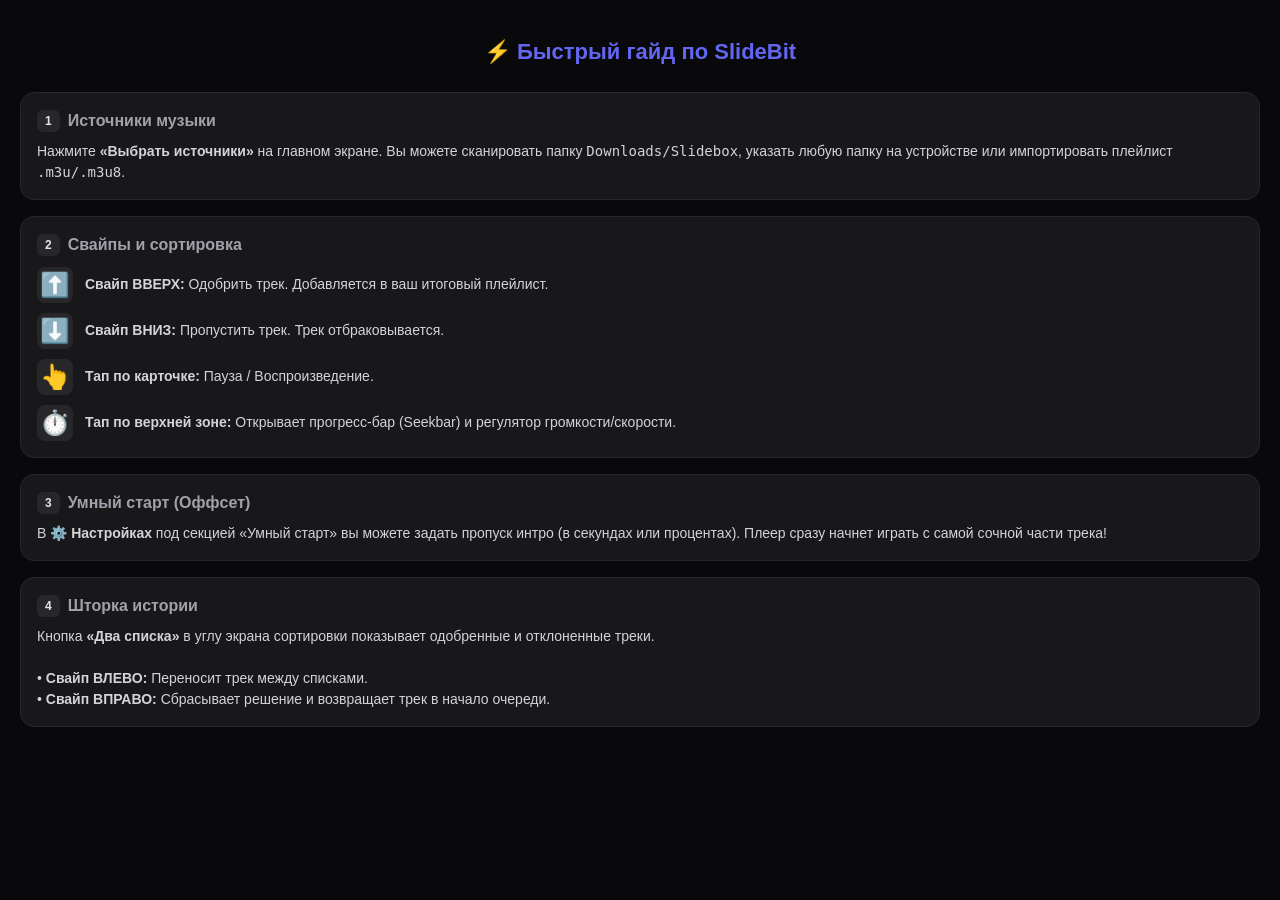
==== app/src/main/assets/tutorial/fast_tutorial.html @ 39e6ad6e "feat: Developing UX: guide, caching, etc" ====
<!DOCTYPE html>
<html lang="ru">
<head>
    <meta charset="UTF-8">
    <meta name="viewport" content="width=device-width, initial-scale=1.0">
    <title>SlideBit - Быстрая справка</title>
    <style>
        body {
            background-color: #09090B;
            color: #F4F4F5;
            font-family: -apple-system, BlinkMacSystemFont, "Segoe UI", Roboto, Helvetica, Arial, sans-serif;
            margin: 0;
            padding: 20px;
            line-height: 1.5;
        }
        h1 {
            color: #6366F1;
            font-size: 22px;
            text-align: center;
            margin-bottom: 24px;
        }
        .card {
            background: #18181B;
            border-radius: 14px;
            padding: 16px;
            margin-bottom: 16px;
            border: 1px solid #27272A;
        }
        .card h2 {
            font-size: 16px;
            margin-top: 0;
            margin-bottom: 8px;
            color: #A1A1AA;
            display: flex;
            align-items: center;
            gap: 8px;
        }
        .badge {
            background: #27272A;
            color: #E4E4E7;
            padding: 2px 8px;
            border-radius: 6px;
            font-size: 12px;
        }
        .gesture-box {
            display: flex;
            align-items: center;
            gap: 12px;
            margin-top: 10px;
        }
        .icon {
            font-size: 24px;
            width: 36px;
            height: 36px;
            display: flex;
            align-items: center;
            justify-content: center;
            background: #27272A;
            border-radius: 8px;
        }
        .desc {
            font-size: 14px;
            color: #D4D4D8;
        }
        .accent-green { color: #22C55E; }
        .accent-red { color: #EF4444; }
        .accent-blue { color: #3B82F6; }
    </style>
</head>
<body>
    <h1>⚡ Быстрый гайд по SlideBit</h1>

    <div class="card">
        <h2><span class="badge">1</span> Источники музыки</h2>
        <div class="desc">
            Нажмите <b>«Выбрать источники»</b> на главном экране. Вы можете сканировать папку <code>Downloads/Slidebox</code>, указать любую папку на устройстве или импортировать плейлист <code>.m3u/.m3u8</code>.
        </div>
    </div>

    <div class="card">
        <h2><span class="badge">2</span> Свайпы и сортировка</h2>
        <div class="gesture-box">
            <div class="icon accent-green">⬆️</div>
            <div class="desc"><b>Свайп ВВЕРХ:</b> Одобрить трек. Добавляется в ваш итоговый плейлист.</div>
        </div>
        <div class="gesture-box">
            <div class="icon accent-red">⬇️</div>
            <div class="desc"><b>Свайп ВНИЗ:</b> Пропустить трек. Трек отбраковывается.</div>
        </div>
        <div class="gesture-box">
            <div class="icon accent-blue">👆</div>
            <div class="desc"><b>Тап по карточке:</b> Пауза / Воспроизведение.</div>
        </div>
        <div class="gesture-box">
            <div class="icon">⏱️</div>
            <div class="desc"><b>Тап по верхней зоне:</b> Открывает прогресс-бар (Seekbar) и регулятор громкости/скорости.</div>
        </div>
    </div>

    <div class="card">
        <h2><span class="badge">3</span> Умный старт (Оффсет)</h2>
        <div class="desc">
            В ⚙️ <b>Настройках</b> под секцией «Умный старт» вы можете задать пропуск интро (в секундах или процентах). Плеер сразу начнет играть с самой сочной части трека!
        </div>
    </div>

    <div class="card">
        <h2><span class="badge">4</span> Шторка истории</h2>
        <div class="desc">
            Кнопка <b>«Два списка»</b> в углу экрана сортировки показывает одобренные и отклоненные треки.
            <br><br>
            • <b>Свайп ВЛЕВО:</b> Переносит трек между списками.<br>
            • <b>Свайп ВПРАВО:</b> Сбрасывает решение и возвращает трек в начало очереди.
        </div>
    </div>
</body>
</html>
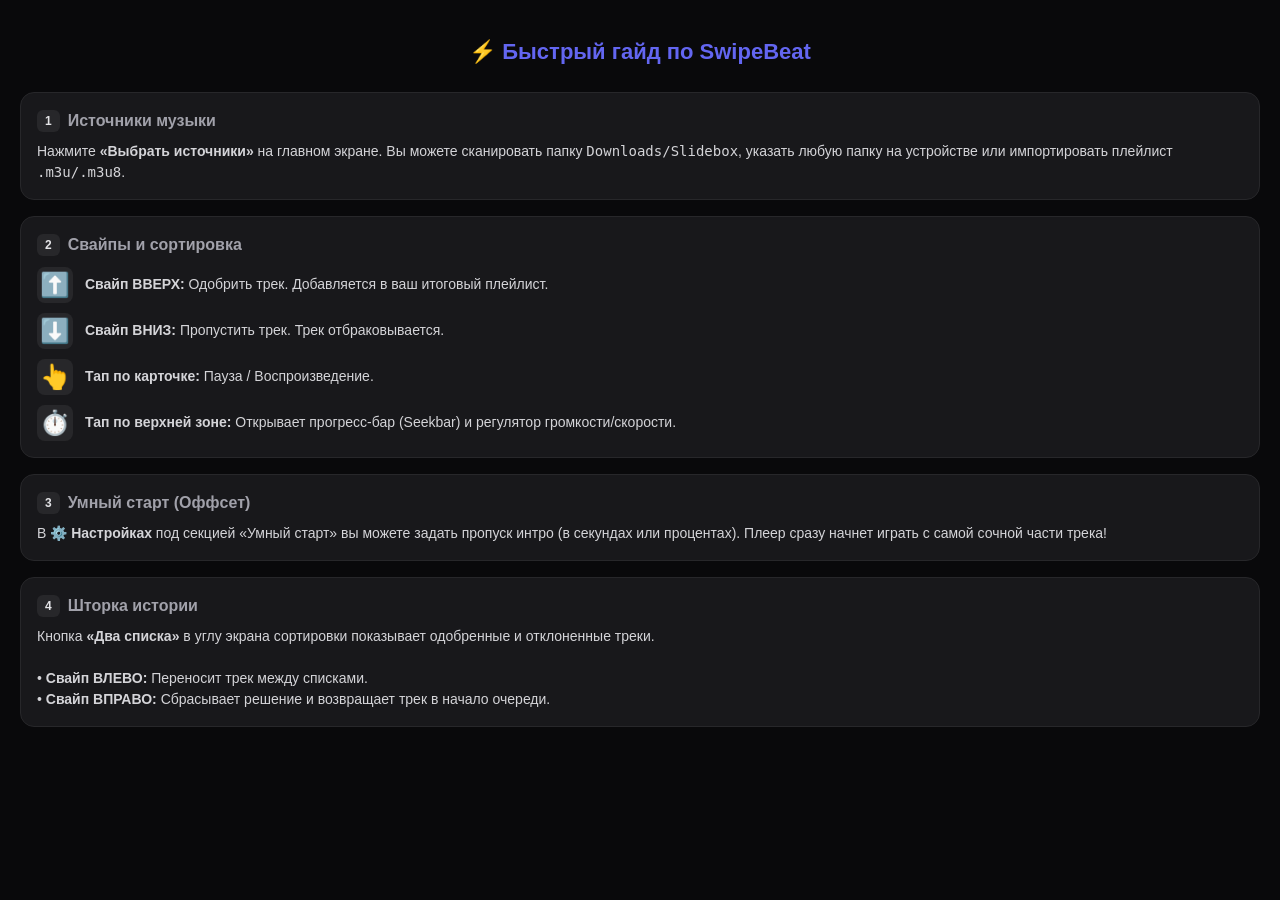
==== commit cf0df158: "feat: Ребрендинг в SwipeBeat, новая иконка приложения, доработки туториала и настроек - Переименован" ====
--- a/app/src/main/assets/tutorial/fast_tutorial.html
+++ b/app/src/main/assets/tutorial/fast_tutorial.html
@@ -3,7 +3,7 @@
 <head>
     <meta charset="UTF-8">
     <meta name="viewport" content="width=device-width, initial-scale=1.0">
-    <title>SlideBit - Быстрая справка</title>
+    <title>SwipeBeat - Быстрая справка</title>
     <style>
         body {
             background-color: #09090B;
@@ -68,7 +68,7 @@
     </style>
 </head>
 <body>
-    <h1>⚡ Быстрый гайд по SlideBit</h1>
+    <h1>⚡ Быстрый гайд по SwipeBeat</h1>
 
     <div class="card">
         <h2><span class="badge">1</span> Источники музыки</h2>
